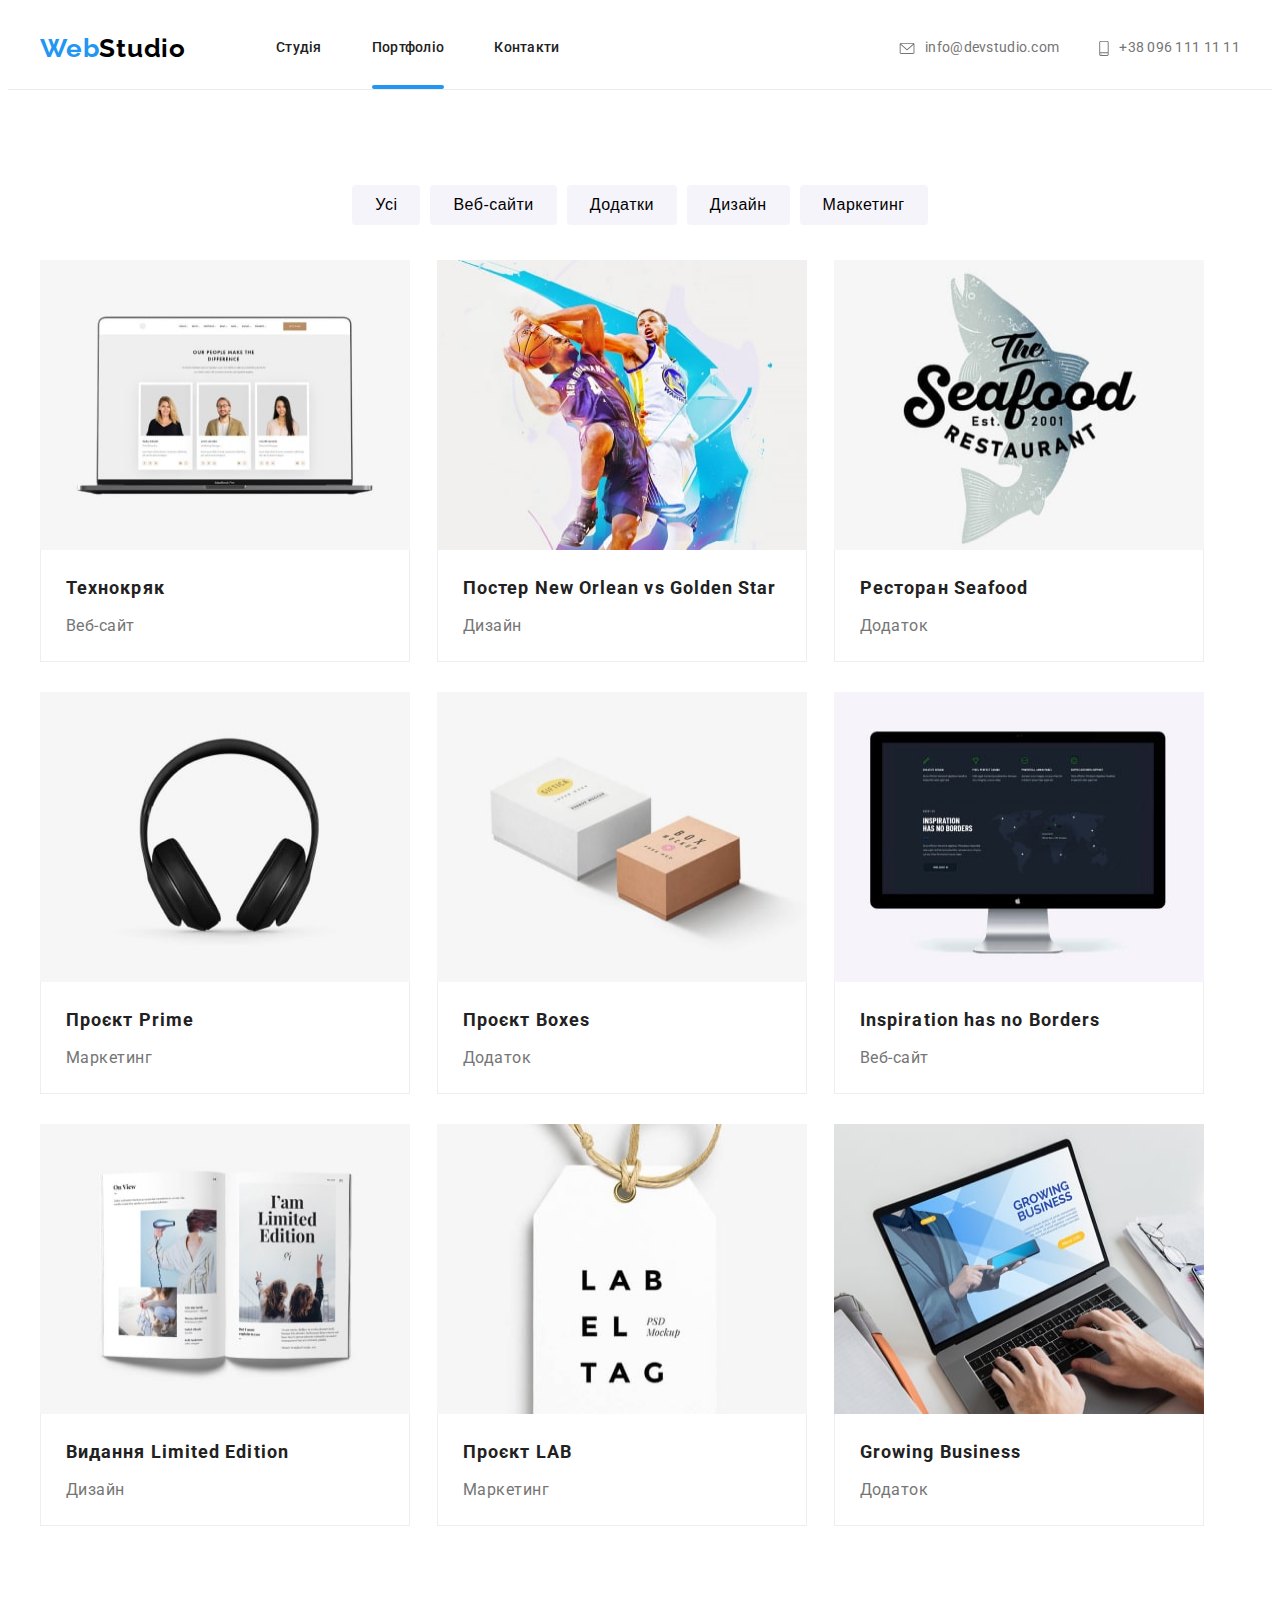
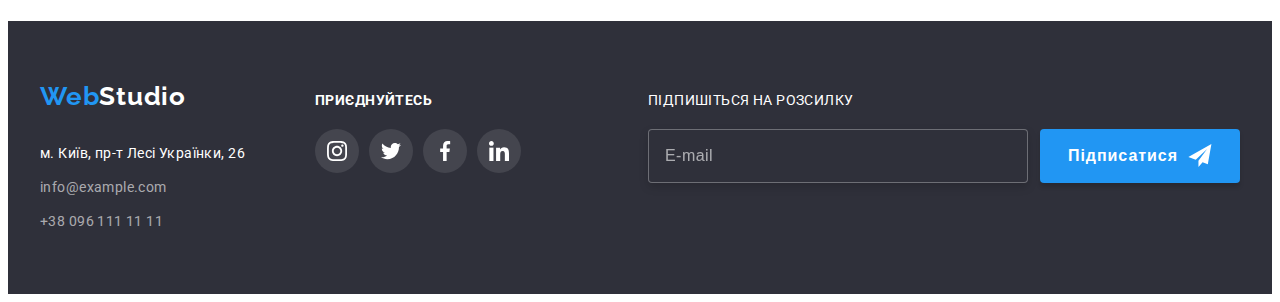
==== portfolio.html @ 6f422bd7 "homework-7.2." ====
<!DOCTYPE html>
<html lang="en">
<head>
    <meta charset="UTF-8">
    <meta http-equiv="X-UA-Compatible" content="IE=edge">
    <meta name="viewport" content="width=device-width, initial-scale=1.0">
    <title>Portfolio</title>
    <link rel="preconnect" href="https://fonts.googleapis.com"> 
<link rel="preconnect" href="https://fonts.gstatic.com" crossorigin> 
<link href="https://fonts.googleapis.com/css2?family=Raleway:wght@700&family=Roboto:wght@400;500;700;900&display=swap" rel="stylesheet">
<link rel="stylesheet" href="https://cdnjs.cloudflare.com/ajax/libs/modern-normalize/1.1.0/modern-normalize.min.css" integrity="sha512-wpPYUAdjBVSE4KJnH1VR1HeZfpl1ub8YT/NKx4PuQ5NmX2tKuGu6U/JRp5y+Y8XG2tV+wKQpNHVUX03MfMFn9Q==" crossorigin="anonymous" referrerpolicy="no-referrer" />
<link rel="stylesheet" href="./css.portfolio/style.css">
<link rel="stylesheet" href="./css.portfolio/style.css">
</head>
<body>
    <header class="header">
        <div class="container main-nav">
        <a href="./portfolio.html" class="header-logo link"><span>Web</span>Studio</a>
<nav class="header-nav">
    <ul class="header-list list">
        <li class="nav-item"><a href="../index.html" target="_self" class="header-link link">Студія</a> </li>
        <li class="nav-item"><a href="./portfolio.html" target="_self" class="header-link link active">Портфоліо</a></li>
        <li class="nav-item"><a href="" class="header-link link">Контакти</a></li>
    </ul>
</nav>
    <ul class="header-contact list">
        <li class="nav-item"><a href="mailto:info@devstudio.com" target="_blank" rel="noopener noreferrer nofollow" class="header-contacts link"><svg width="16" height="12" class="icon-envelope"><use href="./img/icons.svg#icon-envelope-hover"></use></svg>info@devstudio.com</a></li>
        <li class="nav-item"><a href="tel:+380961111111" class="header-contacts link"><svg width="10" height="16" class="icon-smartphone"><use href="./img/icons.svg#icon-smartphone"></use></svg>+38 096 111 11 11</a></li>
    </ul>
       </div>
    </header>
<main>
    <section class="our-works">
        <div class="container works-container">
        <h1 class="visually-hidden">Наші направлення</h1>
    <ul class="work-list list">
    <li class="btn-works"><button type="button" class="our-btn btn">Усі</button></li> 
    <li class="btn-works"><button type="button" class="our-btn btn">Веб-сайти</button></li> 
    <li class="btn-works"><button type="button" class="our-btn btn">Додатки</button></li> 
    <li class="btn-works"><button type="button" class="our-btn btn">Дизайн</button></li>  
    <li class="btn-works"><button type="button" class="our-btn btn">Маркетинг</button></li>  
    </ul>
    </section>
        </div>

    <section class="portfolio">
    <div class="container portfolio-container">

<ul class="portfolio-list list">
    <li class="portfolio-name">
        <div class="img-thumb"><img class="overlay" src="img.portfolio/img1.jpg" alt="portfolio imege" width="370" height="290">
            <p class="img-text">Ресурс пропонує комплексні пропозиції з різним рівнем функціоналу та сервісів. Все це дозволить відвідувачу отримати вичерпні відомості про компанію чи приватну особу.</p></div>
        
        <div class="border"><h3 class="portfolio-title title">Технокряк</h3>
        <p class="portfolio-items items">Веб-сайт</p></div>
    </li>
    <li class="portfolio-name">
        <div class="img-thumb"><img src="img.portfolio/img2.jpg" alt="portfolio imege" width="370" height="290">
            <p class="img-text">Ресурс пропонує комплексні пропозиції з різним рівнем функціоналу та сервісів. Все це дозволить відвідувачу отримати вичерпні відомості про компанію чи приватну особу.</p></div>
        
        <div class="border"><h3 class="portfolio-title title">Постер New Orlean vs Golden Star</h3>
        <p class="portfolio-items items">Дизайн</p></div>
    </li>
    <li class="portfolio-name">
        <div class="img-thumb"><img src="img.portfolio/img3.jpg" alt="portfolio imege" width="370" height="290">
            <p class="img-text">Ресурс пропонує комплексні пропозиції з різним рівнем функціоналу та сервісів. Все це дозволить відвідувачу отримати вичерпні відомості про компанію чи приватну особу.</p></div>
        
        <div class="border"><h3 class="portfolio-title title">Ресторан Seafood</h3>
        <p class="portfolio-items items">Додаток</p></div>
    </li>
</ul>
 <ul class="portfolio-list list">
            <li class="portfolio-name">
                <div class="img-thumb"><img src="img.portfolio/img4.jpg" alt="portfolio imege" width="370" height="290">
                    <p class="img-text">Ресурс пропонує комплексні пропозиції з різним рівнем функціоналу та сервісів. Все це дозволить відвідувачу отримати вичерпні відомості про компанію чи приватну особу.</p></div>
                
                <div class="border"><h3 class="portfolio-title title">Проєкт Prime</h3>
                <p class="portfolio-items items">Маркетинг</p></div>
            </li>
            <li class="portfolio-name">
                <div class="img-thumb"><img src="img.portfolio/img5.jpg" alt="portfolio imege" width="370" height="290">
                    <p class="img-text">Ресурс пропонує комплексні пропозиції з різним рівнем функціоналу та сервісів. Все це дозволить відвідувачу отримати вичерпні відомості про компанію чи приватну особу.</p></div>
                
                <div class="border"><h3 class="portfolio-title title">Проєкт Boxes</h3>
                <p class="portfolio-items items">Додаток</p></div>
            </li>
            <li class="portfolio-name">
                <div class="img-thumb"><img src="img.portfolio/img6.jpg" alt="portfolio imege" width="370" height="290">
                    <p class="img-text">Ресурс пропонує комплексні пропозиції з різним рівнем функціоналу та сервісів. Все це дозволить відвідувачу отримати вичерпні відомості про компанію чи приватну особу.</p></div>
                
                <div class="border"><h3 class="portfolio-title title">Inspiration has no Borders</h3>
                <p class="portfolio-items items">Веб-сайт</p></div>
            </li>
</ul>
 <ul class="portfolio-list list">
            <li class="portfolio-name">
                <div class="img-thumb"><img src="img.portfolio/img7.jpg" alt="portfolio imege" width="370" height="290">
                    <p class="img-text">Ресурс пропонує комплексні пропозиції з різним рівнем функціоналу та сервісів. Все це дозволить відвідувачу отримати вичерпні відомості про компанію чи приватну особу.</p></div>
                
                <div class="border"><h3 class="portfolio-title title">Видання Limited Edition</h2>
                <p class="portfolio-items items">Дизайн</p></div>
            </li>
            <li class="portfolio-name">
                <div class="img-thumb"><img src="img.portfolio/img8.jpg" alt="portfolio imege" width="370" height="290">
                    <p class="img-text">Ресурс пропонує комплексні пропозиції з різним рівнем функціоналу та сервісів. Все це дозволить відвідувачу отримати вичерпні відомості про компанію чи приватну особу.</p></div>
                
                <div class="border"><h3 class="portfolio-title title">Проєкт LAB</h2>
                <p class="portfolio-items items">Маркетинг</p></div>
            </li>
            <li class="portfolio-name">
                <div class="img-thumb"><img src="img.portfolio/img9.jpg" alt="portfolio imege" width="370" height="290">
                    <p class="img-text">Ресурс пропонує комплексні пропозиції з різним рівнем функціоналу та сервісів. Все це дозволить відвідувачу отримати вичерпні відомості про компанію чи приватну особу.</p></div>
                
                <div class="border"><h3 class="portfolio-title title">Growing Business</h2>
                <p class="portfolio-items items">Додаток</p></div>
            </li>
 </ul>

   </div>
    </section>
</main>

<footer class="footer">
    <div class="container footer-containner">
        
        <address class="address">
            <ul class="address-list list">
                <li><a href="" class="footer-logo link"><span>Web</span>Studio</a></li>
                <li class="footer-contact"><a href="https://goo.gl/maps/3XAyXu9jAVE562DP9" target="_blank" rel="noopener noreferrer nofolow" class="footer-item link  address-contact">м. Київ, пр-т Лесі Українки, 26</a></li>
                <li class="footer-contact"><a href="mailto:info@example.com" class="footer-item link">info@example.com</a></li>
                <li class="footer-contact"><a href="tel:+380961111111" class="footer-item link">+38 096 111 11 11</a></li>
            </ul>
            <ul class="footer-soc list">
                <li><p class="footer-title title">приєднуйтесь</p></li>
                
                <li class="footer-soc-items"><a href="#" class="footer-soc-link link"> <svg width="20" height="20" class="footer-soc-icons">
                    <use href="./img/icons.svg#icon-instagram"></use>
                </svg></a></li>
                <li class="footer-soc-items"><a href="#" class="footer-soc-link link"> <svg width="20" height="20" class="footer-soc-icons">
                    <use href="./img/icons.svg#icon-twitter"></use>
                </svg></a></li>
                <li class="footer-soc-items"><a href="#" class="footer-soc-link link"> <svg width="20" height="20" class="footer-soc-icons">
                    <use href="./img/icons.svg#icon-facebook"></use>
                </svg></a></li>
                <li class="footer-soc-items"><a href="#" class="footer-soc-link link"> <svg width="20" height="20" class="footer-soc-icons">
                    <use href="./img/icons.svg#icon-linkedin"></use>
                </svg></a></li>
            </ul>
        </address>
        <fotm class="footer-form-join list">
            <div class="footer-label"><label for="email" class="footer-form-text">Підпишіться на розсилку</label></div>
            <div class="footer-input-btn"><input type="email" name="email" id="email" class="footer-form-input" placeholder="E-mail">
            <button type="submit" class="footer-btn">Підписатися <svg width="24" height="24" class="icon-send"><use href="../portfolio/img/icons.svg#icon-send"></use></svg></button></div>
        </fotm>
    </div>
</footer>

    
</body>
</html>
---- css.portfolio/style.css ----
:root{
    --accent-color: #2196F3;
}

body{
    font-family: 'roboto', 'relewey', sans-serif;
    color: #212121;
    background-color: #FFFFFF;
}

p, h1, h2, h3 {
    margin: 0;
}

ul {
    margin: 0;
    padding-left: 0;
}

img {
    display: block;
}


/* --------------UNIVERSAL CLASSES------------ */

.container {
    width: 1200px;
    padding: 0 15px;
    margin-left: auto;
    margin-right: auto;
    /* outline: 2px solid tomato; */
}

.link{
    text-decoration: none;
}

.list{
    list-style: none;
}

.btn {
display: inline-block;
padding: 6px 22px;
text-align: center;
cursor: pointer;
border: 1px solid transparent;
background: #F5F4FA;
border-radius: 4px;

font-weight: 500;
font-size: 16px;
line-height: 1.62;
letter-spacing: 0.03em;

transition-property: background-color, color, box-shadow, border-radius;
transition-duration: 250ms;
transition-timing-function: linear;


}

.btn:hover,
.btn:focus {
    background-color: #2196F3;
    color: #FFFFFF;
    box-shadow: 0px 3px 1px rgba(0, 0, 0, 0.1), 0px 1px 2px rgba(0, 0, 0, 0.08), 0px 2px 2px rgba(0, 0, 0, 0.12);
    border-radius: 4px;
}

.visually-hidden {
    position: absolute;
    width: 1px;
    height: 1px;
    margin: -1px;
    border: 0;
    padding: 0;
    white-space: nowrap;
    overflow: hidden;
}

.title{
font-weight: 700;
font-size: 18px;
line-height: 2;
letter-spacing: 0.06em;
}

.items{
font-size: 16px;
line-height: 1.88;
letter-spacing: 0.03em;
color: #757575;
}

/* --------------HEADER------------ */

.header {
    background-color: #FFFFFF;
    border-bottom: 1px solid #ECECEC;
}

.main-nav{
    display: flex;
    align-items: center;
}

.header-logo {
        padding: 25px 0;
        margin-right: 90px;
        display: block;

        font-family: 'Raleway';
        font-style: normal;
        font-weight: 700;
        font-size: 26px;
        line-height: 1.19;
        letter-spacing: 0.03em;
        color: #000000;
        }

        .header-logo > span {
            color: #2196F3;
            }

        .header-list{
            display: flex;
            
        }

        .header-list .nav-item:not(:last-child) {
            margin-right: 50px;
        }
        
        .header-link:hover,
        .header-link:focus,
        .header-link:active{
            color: var(--accent-color);
        }

        .active:visited{
            color: var(--accent-color);
        }

        .header-link {
            position: relative;
            display: block;
            padding-top: 32px;
            padding-bottom: 33px;

            transition-property: color;
            transition-duration: 250ms;
            transition-timing-function: linear;


            font-style: normal;
            font-weight: 500;
            font-size: 14px;
            line-height: 1.14;
            letter-spacing: 0.02em;
            color: #212121;
        }

        .active::after{
            position: absolute;
            left: 0;
            bottom: 0;
            content: '';
            display: block;
            height: 4px;
            width: 100%;
            background-color: var(--accent-color);
            border-radius: 2px;
        }
 
        .header-contact{
            margin-left: auto;
            display: flex;
        }

        .header-contacts {
            display: flex;
            align-items: center;
        padding-top: 30px;
        padding-bottom: 30px;

        font-size: 14px;
        line-height: 1.14;
        letter-spacing: 0.02em;
        color: #757575;
        transition-property: color;
        transition-duration: 250ms;
        transition-timing-function: linear;
        }

        .header-contact .nav-item:not(:last-child){
            margin-right: 40px;
        }
        
        .header-contacts:hover,
        .header-contacts:focus{
            color: #2196F3
        }

        .icon-envelope{
  
            margin-right: 10px;
            fill: currentColor;
        }
        .icon-envelope:hover,
        .icon-envelope:focus{
            fill: currentColor;
        }
        
        .icon-smartphone{
            margin-right: 10px;
            fill: currentColor;
        }
        .icon-smartphone:hover,
        .icon-smartphone:focus{
            fill: currentColor;
        }

/* --------------OUR-WORKS------------ */



.works-container {
    margin-top: 95px;
}

.work-list {
    display: flex;
    justify-content: center;
    
}

.work-list .btn-works:not(:last-child) {
    margin-right: 10px;
}



/* --------------PORTFOLIO------------ */



.portfolio-container{
    padding-top: 35px;
    padding-bottom: 95px;
}



.portfolio-list {
    display: flex;
    flex-wrap: wrap;
}

.portfolio-list .portfolio-name:not(:last-child){
    margin-right: 27px;
}


.portfolio-name{
    
    background-color: #FFFFFF;

    transition-property: border, box-shadow;
    transition-duration: 250ms;
    transition-timing-function: linear;

}

.portfolio-name > .border
{
    padding-top: 20px;
    border-bottom: 1px solid #EEEEEE;
    border-left: 1px solid #EEEEEE;
    border-right: 1px solid #EEEEEE;
    
}

.portfolio-name:hover,
.portfolio-name:focus{
border: 1px solid #EEEEEE;
box-shadow: 0px 1px 1px rgba(0, 0, 0, 0.12), 0px 4px 4px rgba(0, 0, 0, 0.06), 1px 4px 6px rgba(0, 0, 0, 0.16);
}




.portfolio-list:not(:last-child) {
    margin-bottom: 30px;
}

.img-thumb{
    position: relative;
    overflow: hidden;
}

.img-text{
    position: absolute;
    top: 0;
    height: 100%;
    width: 100%;
    font-weight: 400;
font-size: 18px;
line-height: 1.56;
letter-spacing: 0.03em;
color: #FFFFFF;
background-color: rgba(33, 150, 243, 0.9);
padding: 63px 24px;

transform: translateY(100%);
transition-property: transform;
transition-duration: 250ms;
transition-timing-function: linear;
}

.img-thumb:hover .img-text{
    transform: translateY(0%);
}


.portfolio-title{
    display: flex;
    margin-left: 25px;
    margin-right: auto;
    margin-bottom: 5px;
}
.portfolio-items{
    display: flex;
    margin-left: 25px;
    margin-right: auto;
    margin-bottom: 20px;

}


/* --------------FOOTER------------ */


.footer{
    background-color: #2F303A;
    
}

.footer-containner{
    padding-top: 60px;
    padding-bottom: 60px;
    display: flex;
    align-items: baseline;
}

.address{
    display: flex;
    align-items: baseline;
}

.address-list{
    margin-right: 70px;
}

.footer-logo {
display: block;
margin-bottom: 30px;


font-family: 'Raleway';
font-style: normal;
font-weight: 700;
font-size: 26px;
line-height: 1.19;
letter-spacing: 0.03em;
color: #FFFFFF;
}

.footer-logo > span {
color: #2196F3;
}

 .footer-item {
    
        font-style: normal;
        font-size: 14px;
        line-height: 1.71;
        letter-spacing: 0.03em;
        color: rgba(255, 255, 255, 0.6);
    }

    .footer-contact:not(:last-child){
        margin-bottom: 10px;
    }

.address-contact {
        color: #FFFFFF;
        }

        .footer-soc{
            display: flex;
            flex-wrap: wrap;
            max-width: 206px;
        }
        
        .footer-title{
        min-width: 206px;
        margin-bottom: 20px;
        
        font-style: normal;
        font-size: 14px;
        line-height: 1.14;
        letter-spacing: 0.03em;
        text-transform: uppercase;
        color: #FFFFFF;
        
        }
        
        
        .footer-soc-items{
        
        text-align: center;
            width: 44px;
            height: 44px;
            
        }
        
        .footer-soc-items:not(:last-child){
            margin-right: 10px;
        }
        
        .footer-soc-link {
            width: 100%;
            height: 100%;
            display: flex;
            justify-content: center;
            align-items: center;
            border-radius: 50%;
            background-color: rgba(255, 255, 255, 0.1);;
            color: #FFFFFF;
            transition-property: background-color;
            transition-duration: 250ms;
            transition-timing-function: linear;
            
        }
        
        .footer-soc-link:hover {
            background-color: #2196F3;
        }
        .footer-soc-icons {
            fill: currentColor;
        }


        .footer-form-join{
            margin-left: auto;
            margin-right: 0;
            
        }

        
        .footer-form-text {
            
            font-size: 14px;
            line-height: 16px;
            letter-spacing: 0.03em;
            text-transform: uppercase;
            color: #FFFFFF;
        }
        
        .footer-input-btn{
            display: flex;
        }
        
        .footer-form-input {
            width: 360px;
            height: 50px;
            border: 1px solid rgba(255, 255, 255, 0.3);
        filter: drop-shadow(0px 4px 4px rgba(0, 0, 0, 0.15));
        border-radius: 4px;
        background-color: #2F303A;
        padding-left: 16px;
        color: #FFFFFF;
        margin-right: 12px;
        transition-property: border-color;
        transition-duration: 250ms;
        transition-timing-function: linear;
        }
        
        .footer-form-input:hover,
        .footer-form-input:focus{
            outline: transparent;
            border-color: var(--accent-color);
        }
        
        
        
        .footer-form-input::placeholder{
            font-weight: 400;
            font-size: 16px;
            line-height: 1.25;
            display: flex;
            align-items: center;
            letter-spacing: 0.03em;
            color: rgba(255, 255, 255, 0.6);
            }
        
        .footer-label{
            margin-bottom: 20px;
        }
        
        .footer-btn {
            padding: 10px 28px 10px 28px;
            background-color: var(--accent-color);
            box-shadow: 0px 4px 4px rgba(0, 0, 0, 0.15);
        border-radius: 4px;
        border: transparent;
        cursor: pointer;
        
            font-weight: 700;
        font-size: 16px;
        line-height: 1.88;
        display: flex;
        align-items: center;
        text-align: center;
        letter-spacing: 0.06em;
        color: #FFFFFF;
        
        }
        
        .icon-send {
            margin-left: 10px;
            height: 24px;
            width: 24px;
            fill: #FFFFFF;
        }
---- css.portfolio/style.css ----
:root{
    --accent-color: #2196F3;
}

body{
    font-family: 'roboto', 'relewey', sans-serif;
    color: #212121;
    background-color: #FFFFFF;
}

p, h1, h2, h3 {
    margin: 0;
}

ul {
    margin: 0;
    padding-left: 0;
}

img {
    display: block;
}


/* --------------UNIVERSAL CLASSES------------ */

.container {
    width: 1200px;
    padding: 0 15px;
    margin-left: auto;
    margin-right: auto;
    /* outline: 2px solid tomato; */
}

.link{
    text-decoration: none;
}

.list{
    list-style: none;
}

.btn {
display: inline-block;
padding: 6px 22px;
text-align: center;
cursor: pointer;
border: 1px solid transparent;
background: #F5F4FA;
border-radius: 4px;

font-weight: 500;
font-size: 16px;
line-height: 1.62;
letter-spacing: 0.03em;

transition-property: background-color, color, box-shadow, border-radius;
transition-duration: 250ms;
transition-timing-function: linear;


}

.btn:hover,
.btn:focus {
    background-color: #2196F3;
    color: #FFFFFF;
    box-shadow: 0px 3px 1px rgba(0, 0, 0, 0.1), 0px 1px 2px rgba(0, 0, 0, 0.08), 0px 2px 2px rgba(0, 0, 0, 0.12);
    border-radius: 4px;
}

.visually-hidden {
    position: absolute;
    width: 1px;
    height: 1px;
    margin: -1px;
    border: 0;
    padding: 0;
    white-space: nowrap;
    overflow: hidden;
}

.title{
font-weight: 700;
font-size: 18px;
line-height: 2;
letter-spacing: 0.06em;
}

.items{
font-size: 16px;
line-height: 1.88;
letter-spacing: 0.03em;
color: #757575;
}

/* --------------HEADER------------ */

.header {
    background-color: #FFFFFF;
    border-bottom: 1px solid #ECECEC;
}

.main-nav{
    display: flex;
    align-items: center;
}

.header-logo {
        padding: 25px 0;
        margin-right: 90px;
        display: block;

        font-family: 'Raleway';
        font-style: normal;
        font-weight: 700;
        font-size: 26px;
        line-height: 1.19;
        letter-spacing: 0.03em;
        color: #000000;
        }

        .header-logo > span {
            color: #2196F3;
            }

        .header-list{
            display: flex;
            
        }

        .header-list .nav-item:not(:last-child) {
            margin-right: 50px;
        }
        
        .header-link:hover,
        .header-link:focus,
        .header-link:active{
            color: var(--accent-color);
        }

        .active:visited{
            color: var(--accent-color);
        }

        .header-link {
            position: relative;
            display: block;
            padding-top: 32px;
            padding-bottom: 33px;

            transition-property: color;
            transition-duration: 250ms;
            transition-timing-function: linear;


            font-style: normal;
            font-weight: 500;
            font-size: 14px;
            line-height: 1.14;
            letter-spacing: 0.02em;
            color: #212121;
        }

        .active::after{
            position: absolute;
            left: 0;
            bottom: 0;
            content: '';
            display: block;
            height: 4px;
            width: 100%;
            background-color: var(--accent-color);
            border-radius: 2px;
        }
 
        .header-contact{
            margin-left: auto;
            display: flex;
        }

        .header-contacts {
            display: flex;
            align-items: center;
        padding-top: 30px;
        padding-bottom: 30px;

        font-size: 14px;
        line-height: 1.14;
        letter-spacing: 0.02em;
        color: #757575;
        transition-property: color;
        transition-duration: 250ms;
        transition-timing-function: linear;
        }

        .header-contact .nav-item:not(:last-child){
            margin-right: 40px;
        }
        
        .header-contacts:hover,
        .header-contacts:focus{
            color: #2196F3
        }

        .icon-envelope{
  
            margin-right: 10px;
            fill: currentColor;
        }
        .icon-envelope:hover,
        .icon-envelope:focus{
            fill: currentColor;
        }
        
        .icon-smartphone{
            margin-right: 10px;
            fill: currentColor;
        }
        .icon-smartphone:hover,
        .icon-smartphone:focus{
            fill: currentColor;
        }

/* --------------OUR-WORKS------------ */



.works-container {
    margin-top: 95px;
}

.work-list {
    display: flex;
    justify-content: center;
    
}

.work-list .btn-works:not(:last-child) {
    margin-right: 10px;
}



/* --------------PORTFOLIO------------ */



.portfolio-container{
    padding-top: 35px;
    padding-bottom: 95px;
}



.portfolio-list {
    display: flex;
    flex-wrap: wrap;
}

.portfolio-list .portfolio-name:not(:last-child){
    margin-right: 27px;
}


.portfolio-name{
    
    background-color: #FFFFFF;

    transition-property: border, box-shadow;
    transition-duration: 250ms;
    transition-timing-function: linear;

}

.portfolio-name > .border
{
    padding-top: 20px;
    border-bottom: 1px solid #EEEEEE;
    border-left: 1px solid #EEEEEE;
    border-right: 1px solid #EEEEEE;
    
}

.portfolio-name:hover,
.portfolio-name:focus{
border: 1px solid #EEEEEE;
box-shadow: 0px 1px 1px rgba(0, 0, 0, 0.12), 0px 4px 4px rgba(0, 0, 0, 0.06), 1px 4px 6px rgba(0, 0, 0, 0.16);
}




.portfolio-list:not(:last-child) {
    margin-bottom: 30px;
}

.img-thumb{
    position: relative;
    overflow: hidden;
}

.img-text{
    position: absolute;
    top: 0;
    height: 100%;
    width: 100%;
    font-weight: 400;
font-size: 18px;
line-height: 1.56;
letter-spacing: 0.03em;
color: #FFFFFF;
background-color: rgba(33, 150, 243, 0.9);
padding: 63px 24px;

transform: translateY(100%);
transition-property: transform;
transition-duration: 250ms;
transition-timing-function: linear;
}

.img-thumb:hover .img-text{
    transform: translateY(0%);
}


.portfolio-title{
    display: flex;
    margin-left: 25px;
    margin-right: auto;
    margin-bottom: 5px;
}
.portfolio-items{
    display: flex;
    margin-left: 25px;
    margin-right: auto;
    margin-bottom: 20px;

}


/* --------------FOOTER------------ */


.footer{
    background-color: #2F303A;
    
}

.footer-containner{
    padding-top: 60px;
    padding-bottom: 60px;
    display: flex;
    align-items: baseline;
}

.address{
    display: flex;
    align-items: baseline;
}

.address-list{
    margin-right: 70px;
}

.footer-logo {
display: block;
margin-bottom: 30px;


font-family: 'Raleway';
font-style: normal;
font-weight: 700;
font-size: 26px;
line-height: 1.19;
letter-spacing: 0.03em;
color: #FFFFFF;
}

.footer-logo > span {
color: #2196F3;
}

 .footer-item {
    
        font-style: normal;
        font-size: 14px;
        line-height: 1.71;
        letter-spacing: 0.03em;
        color: rgba(255, 255, 255, 0.6);
    }

    .footer-contact:not(:last-child){
        margin-bottom: 10px;
    }

.address-contact {
        color: #FFFFFF;
        }

        .footer-soc{
            display: flex;
            flex-wrap: wrap;
            max-width: 206px;
        }
        
        .footer-title{
        min-width: 206px;
        margin-bottom: 20px;
        
        font-style: normal;
        font-size: 14px;
        line-height: 1.14;
        letter-spacing: 0.03em;
        text-transform: uppercase;
        color: #FFFFFF;
        
        }
        
        
        .footer-soc-items{
        
        text-align: center;
            width: 44px;
            height: 44px;
            
        }
        
        .footer-soc-items:not(:last-child){
            margin-right: 10px;
        }
        
        .footer-soc-link {
            width: 100%;
            height: 100%;
            display: flex;
            justify-content: center;
            align-items: center;
            border-radius: 50%;
            background-color: rgba(255, 255, 255, 0.1);;
            color: #FFFFFF;
            transition-property: background-color;
            transition-duration: 250ms;
            transition-timing-function: linear;
            
        }
        
        .footer-soc-link:hover {
            background-color: #2196F3;
        }
        .footer-soc-icons {
            fill: currentColor;
        }


        .footer-form-join{
            margin-left: auto;
            margin-right: 0;
            
        }

        
        .footer-form-text {
            
            font-size: 14px;
            line-height: 16px;
            letter-spacing: 0.03em;
            text-transform: uppercase;
            color: #FFFFFF;
        }
        
        .footer-input-btn{
            display: flex;
        }
        
        .footer-form-input {
            width: 360px;
            height: 50px;
            border: 1px solid rgba(255, 255, 255, 0.3);
        filter: drop-shadow(0px 4px 4px rgba(0, 0, 0, 0.15));
        border-radius: 4px;
        background-color: #2F303A;
        padding-left: 16px;
        color: #FFFFFF;
        margin-right: 12px;
        transition-property: border-color;
        transition-duration: 250ms;
        transition-timing-function: linear;
        }
        
        .footer-form-input:hover,
        .footer-form-input:focus{
            outline: transparent;
            border-color: var(--accent-color);
        }
        
        
        
        .footer-form-input::placeholder{
            font-weight: 400;
            font-size: 16px;
            line-height: 1.25;
            display: flex;
            align-items: center;
            letter-spacing: 0.03em;
            color: rgba(255, 255, 255, 0.6);
            }
        
        .footer-label{
            margin-bottom: 20px;
        }
        
        .footer-btn {
            padding: 10px 28px 10px 28px;
            background-color: var(--accent-color);
            box-shadow: 0px 4px 4px rgba(0, 0, 0, 0.15);
        border-radius: 4px;
        border: transparent;
        cursor: pointer;
        
            font-weight: 700;
        font-size: 16px;
        line-height: 1.88;
        display: flex;
        align-items: center;
        text-align: center;
        letter-spacing: 0.06em;
        color: #FFFFFF;
        
        }
        
        .icon-send {
            margin-left: 10px;
            height: 24px;
            width: 24px;
            fill: #FFFFFF;
        }
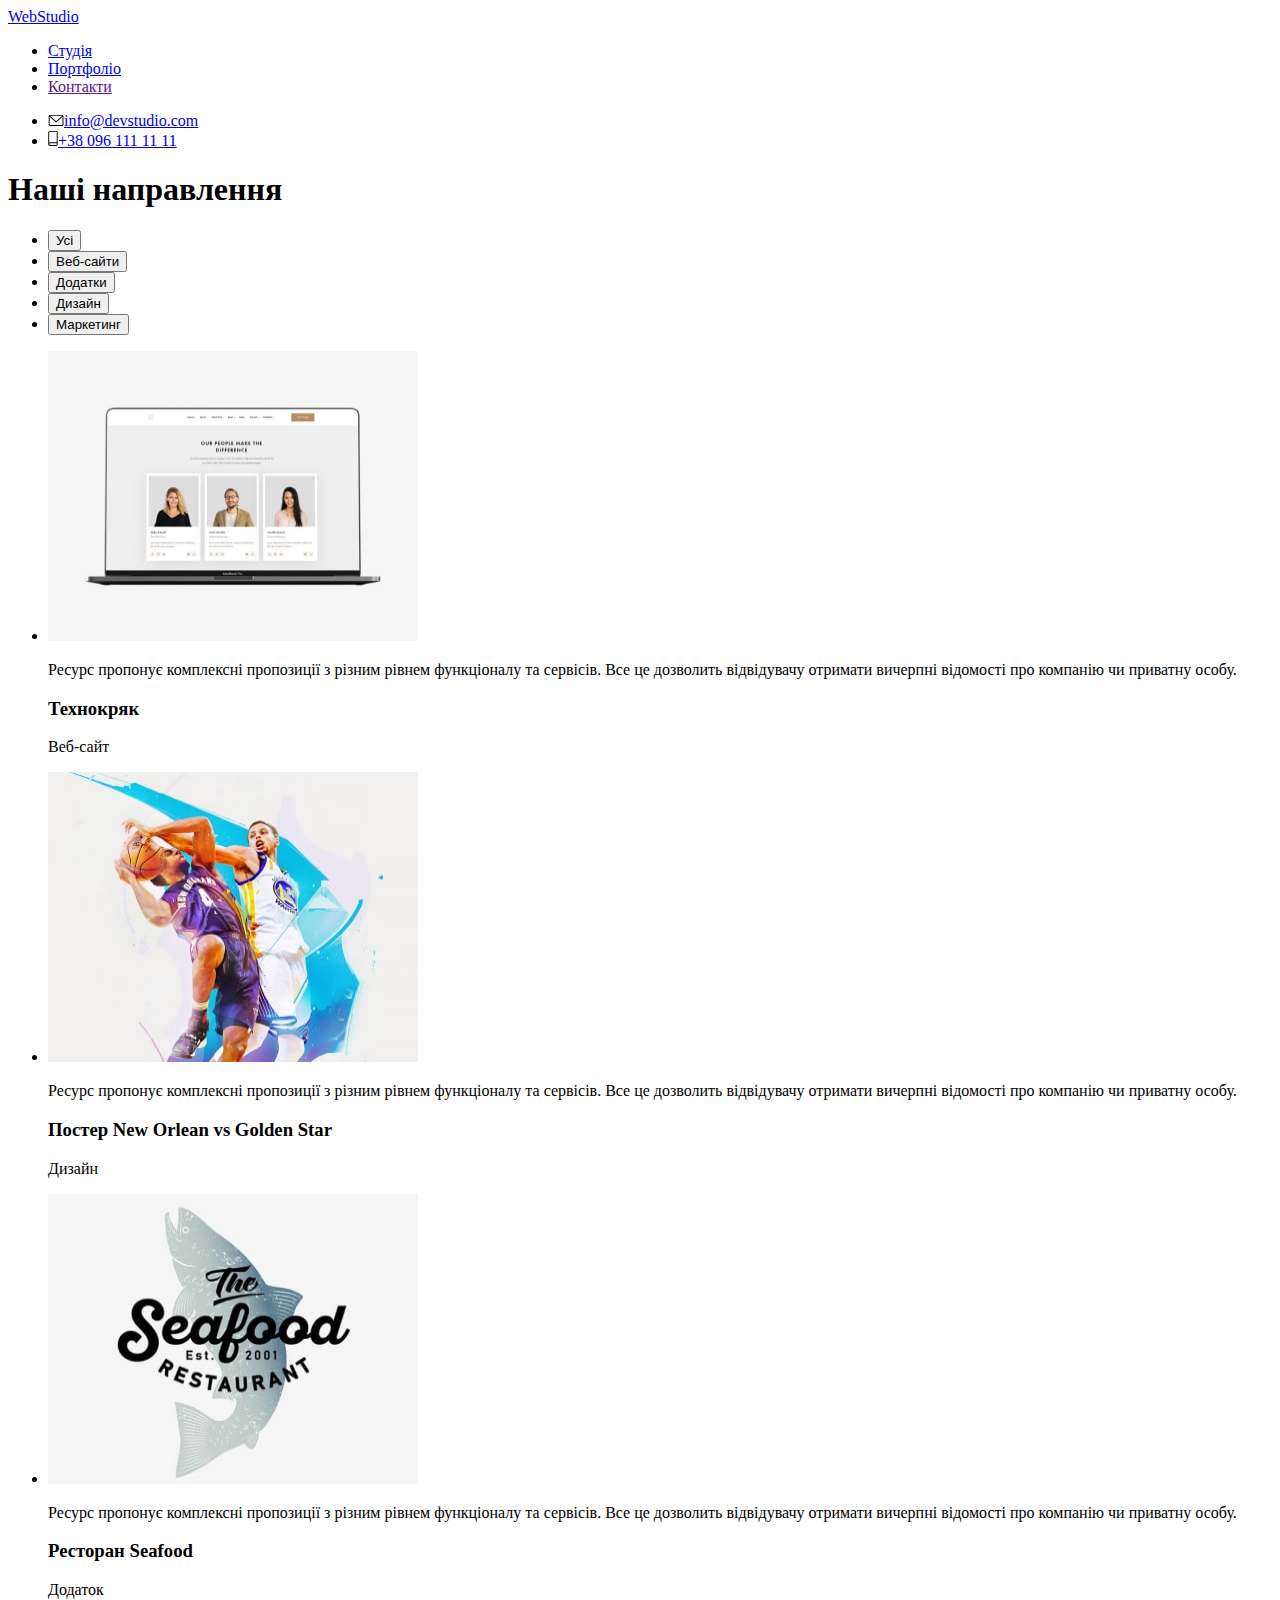
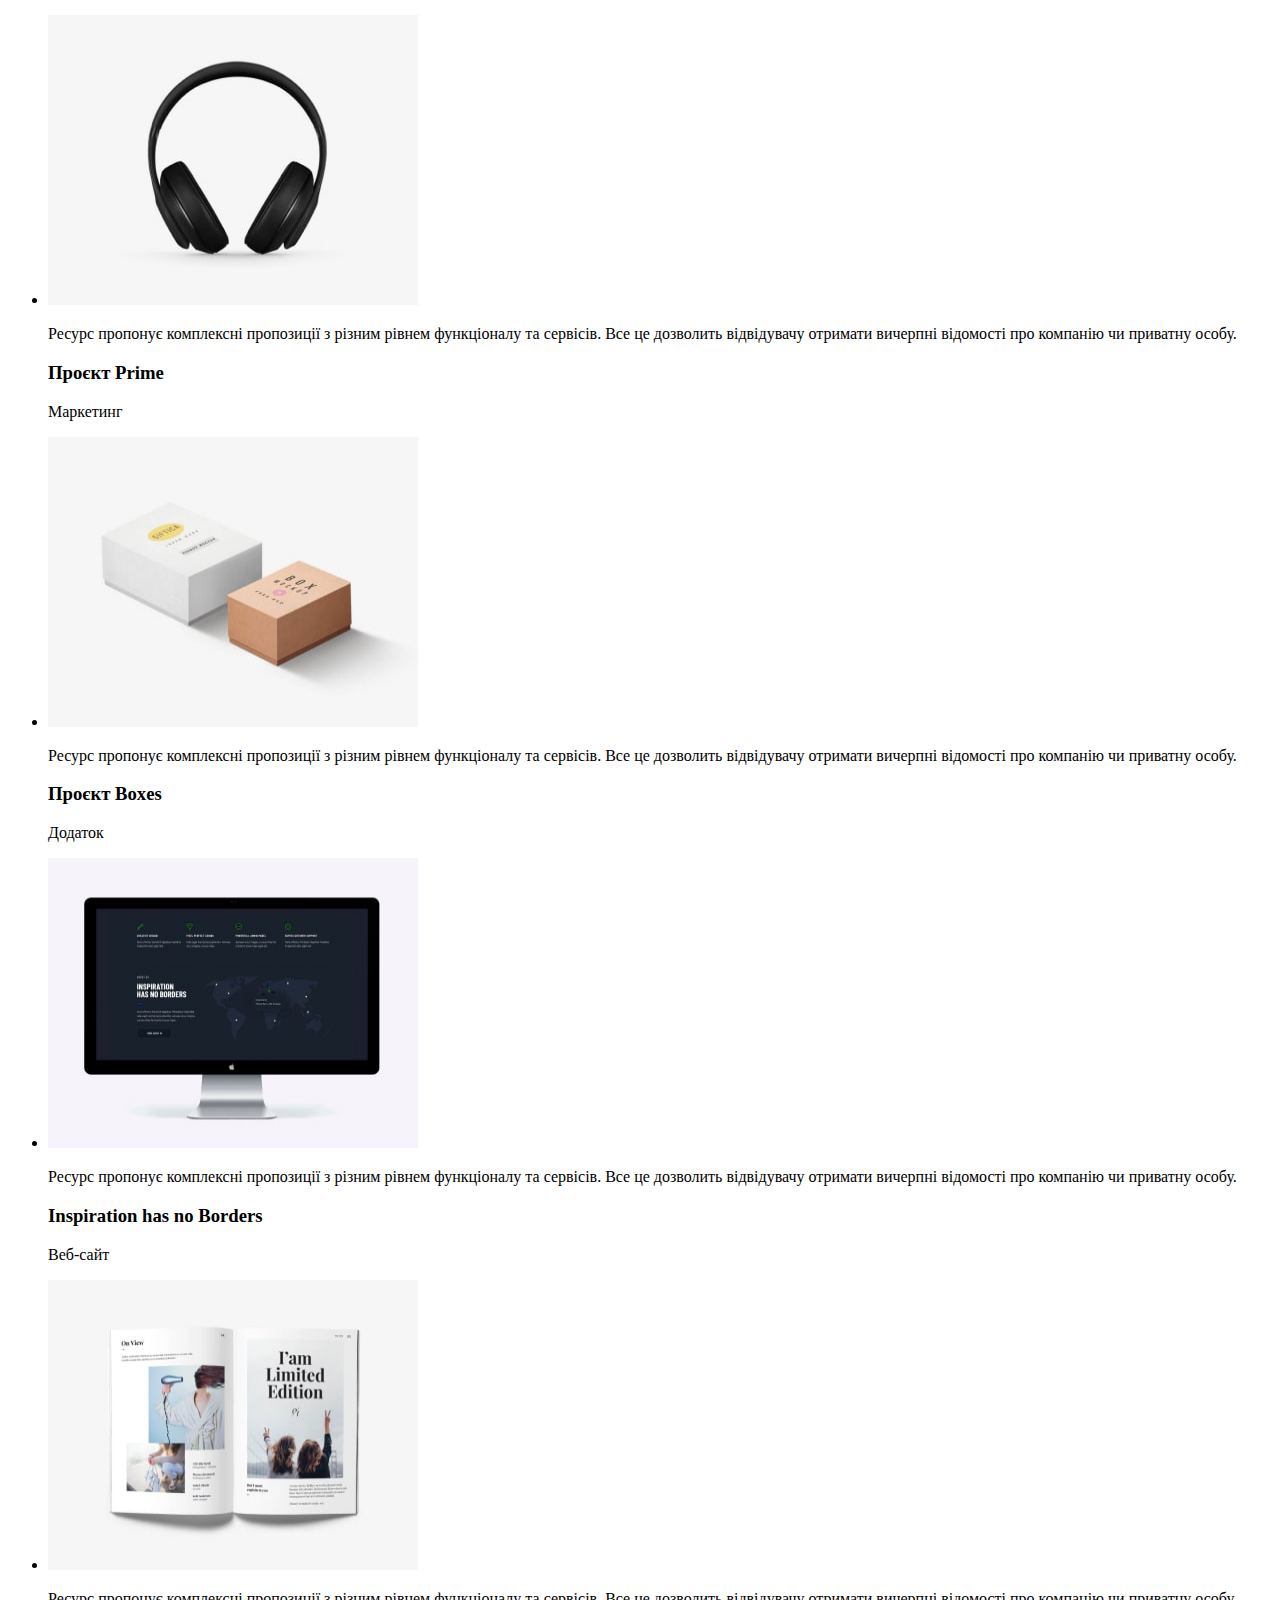
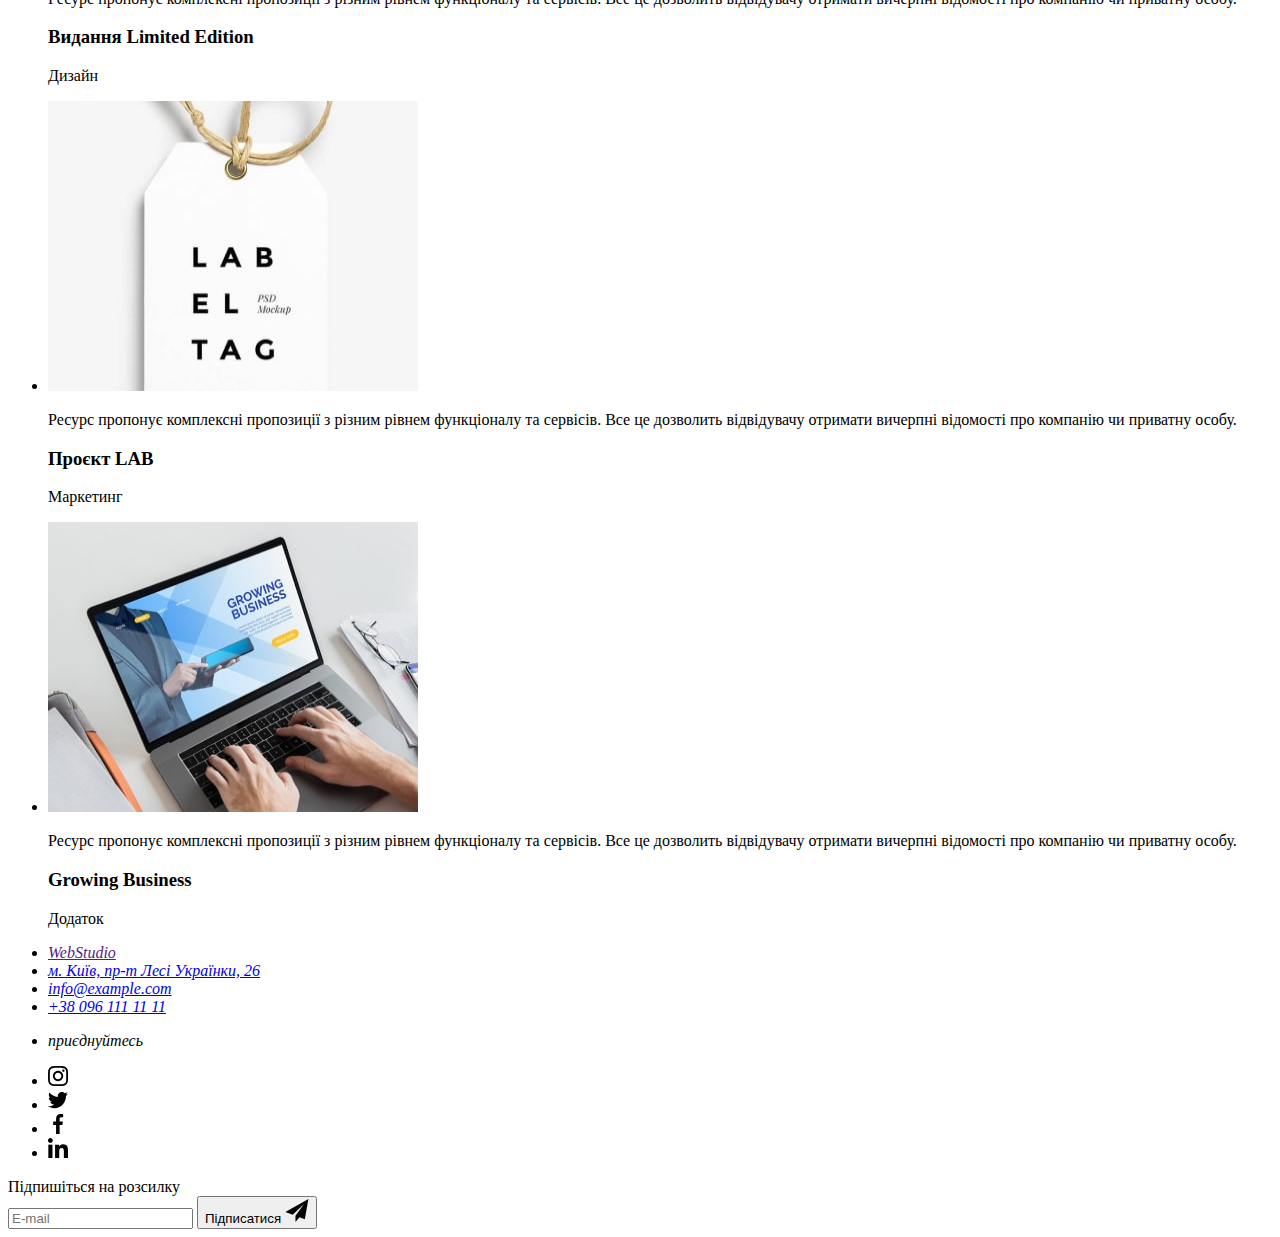
==== commit 24eafc15: "homework-7.3." ====
--- a/portfolio.html
+++ b/portfolio.html
@@ -9,8 +9,8 @@
 <link rel="preconnect" href="https://fonts.gstatic.com" crossorigin> 
 <link href="https://fonts.googleapis.com/css2?family=Raleway:wght@700&family=Roboto:wght@400;500;700;900&display=swap" rel="stylesheet">
 <link rel="stylesheet" href="https://cdnjs.cloudflare.com/ajax/libs/modern-normalize/1.1.0/modern-normalize.min.css" integrity="sha512-wpPYUAdjBVSE4KJnH1VR1HeZfpl1ub8YT/NKx4PuQ5NmX2tKuGu6U/JRp5y+Y8XG2tV+wKQpNHVUX03MfMFn9Q==" crossorigin="anonymous" referrerpolicy="no-referrer" />
-<link rel="stylesheet" href="./css.portfolio/style.css">
-<link rel="stylesheet" href="./css.portfolio/style.css">
+<!-- <link rel="stylesheet" href="./css.portfolio/style.css"> -->
+<link rel="stylesheet" href="./css.portfolio/portfolio.min.css">
 </head>
 <body>
     <header class="header">
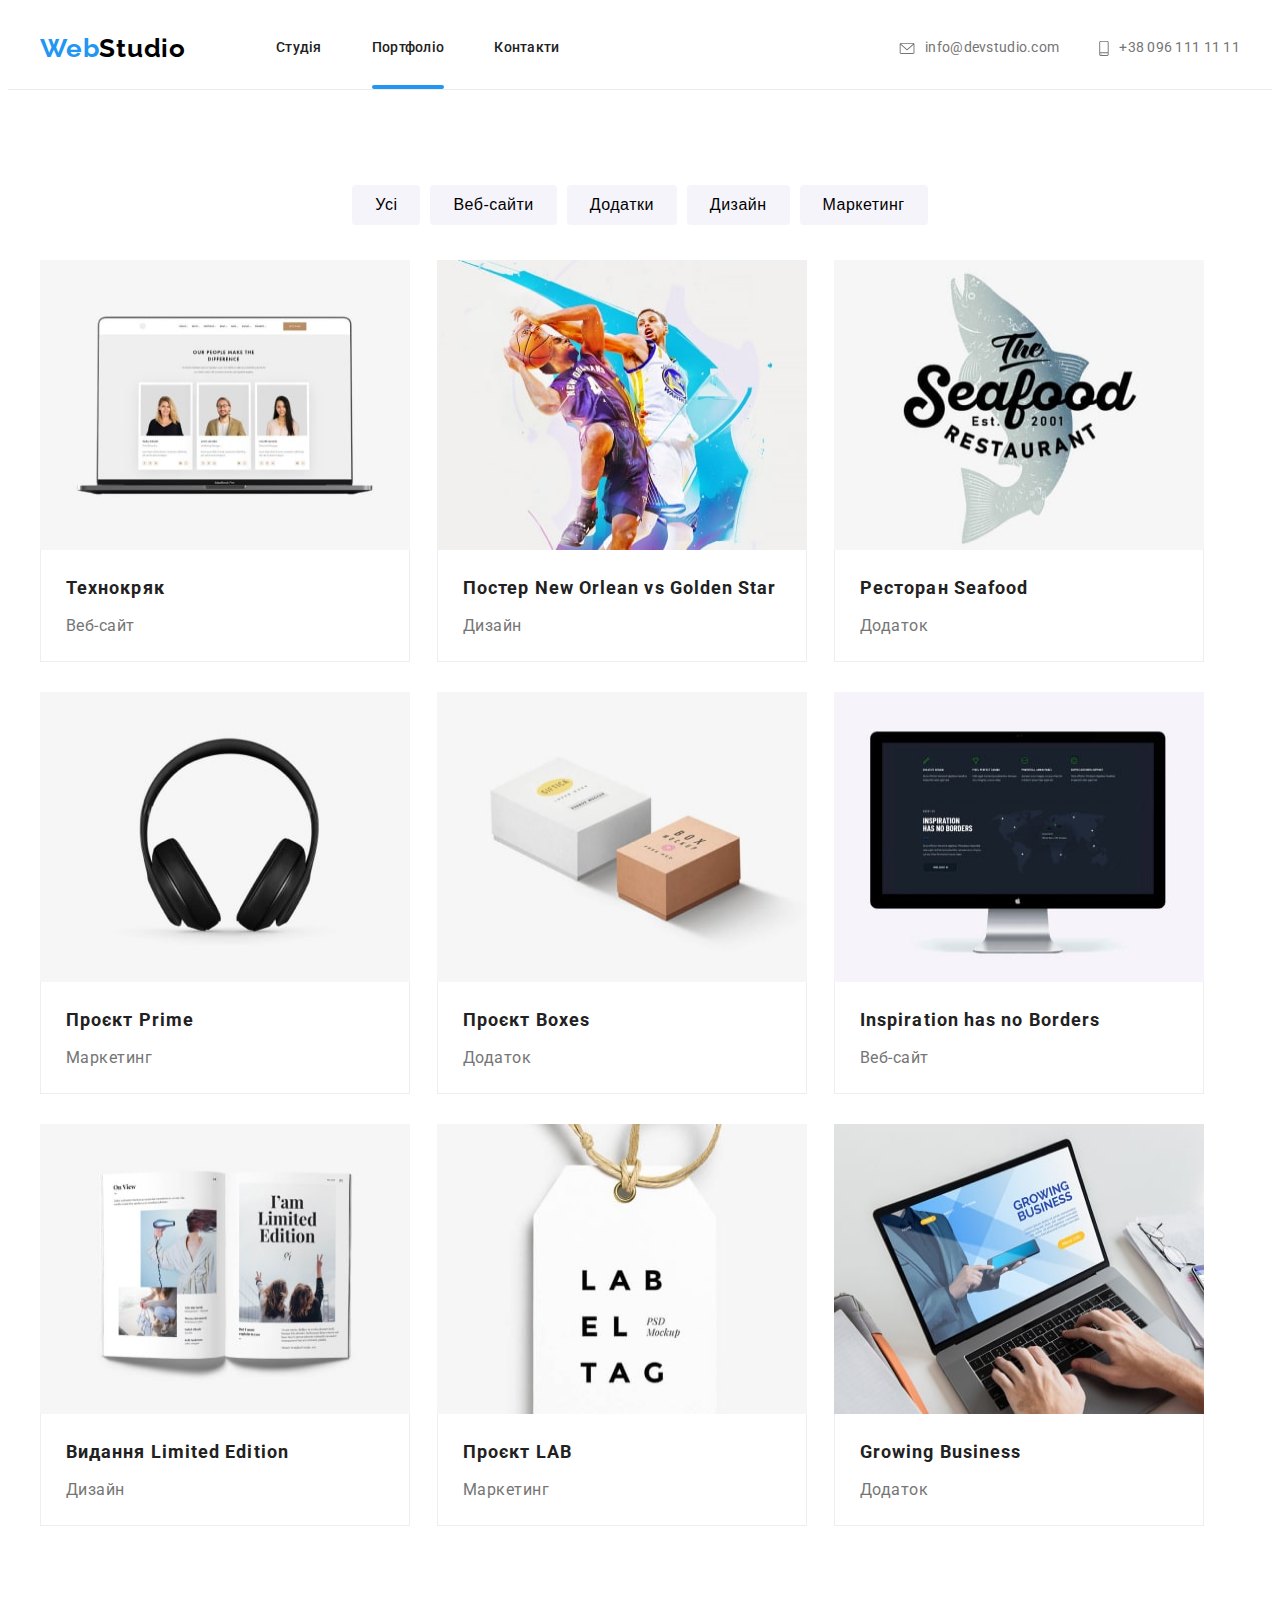
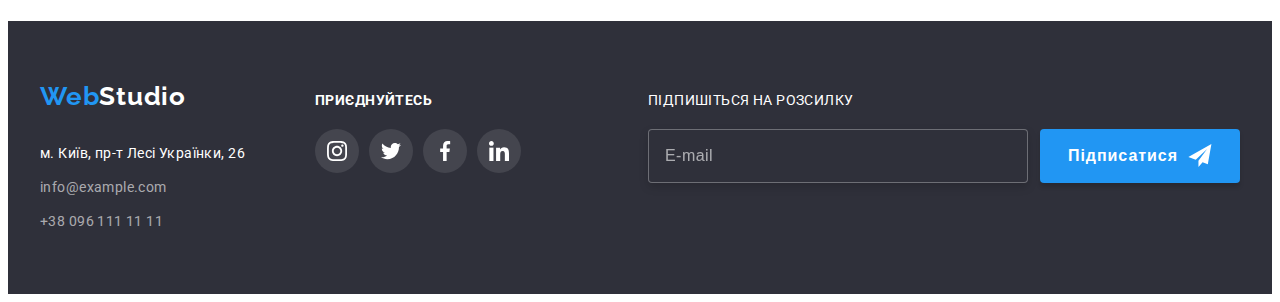
==== commit a8b23ff5: "homework-7.4." ====
--- a/portfolio.html
+++ b/portfolio.html
@@ -10,109 +10,109 @@
 <link href="https://fonts.googleapis.com/css2?family=Raleway:wght@700&family=Roboto:wght@400;500;700;900&display=swap" rel="stylesheet">
 <link rel="stylesheet" href="https://cdnjs.cloudflare.com/ajax/libs/modern-normalize/1.1.0/modern-normalize.min.css" integrity="sha512-wpPYUAdjBVSE4KJnH1VR1HeZfpl1ub8YT/NKx4PuQ5NmX2tKuGu6U/JRp5y+Y8XG2tV+wKQpNHVUX03MfMFn9Q==" crossorigin="anonymous" referrerpolicy="no-referrer" />
 <!-- <link rel="stylesheet" href="./css.portfolio/style.css"> -->
-<link rel="stylesheet" href="./css.portfolio/portfolio.min.css">
+<link rel="stylesheet" href="./css/portfolio.min.css">
 </head>
 <body>
     <header class="header">
-        <div class="container main-nav">
-        <a href="./portfolio.html" class="header-logo link"><span>Web</span>Studio</a>
-<nav class="header-nav">
-    <ul class="header-list list">
-        <li class="nav-item"><a href="../index.html" target="_self" class="header-link link">Студія</a> </li>
-        <li class="nav-item"><a href="./portfolio.html" target="_self" class="header-link link active">Портфоліо</a></li>
-        <li class="nav-item"><a href="" class="header-link link">Контакти</a></li>
+        <div class="container header__container">
+        <a href="./portfolio.html" class="header__logo link"><span>Web</span>Studio</a>
+<nav class="header__nav">
+    <ul class="header__list list">
+        <li class="header__item"><a href="../index.html" target="_self" class="header__link link">Студія</a> </li>
+        <li class="header__item"><a href="./portfolio.html" target="_self" class="header__link link header__active">Портфоліо</a></li>
+        <li class="header__item"><a href="" class="header__link link">Контакти</a></li>
     </ul>
 </nav>
-    <ul class="header-contact list">
-        <li class="nav-item"><a href="mailto:info@devstudio.com" target="_blank" rel="noopener noreferrer nofollow" class="header-contacts link"><svg width="16" height="12" class="icon-envelope"><use href="./img/icons.svg#icon-envelope-hover"></use></svg>info@devstudio.com</a></li>
-        <li class="nav-item"><a href="tel:+380961111111" class="header-contacts link"><svg width="10" height="16" class="icon-smartphone"><use href="./img/icons.svg#icon-smartphone"></use></svg>+38 096 111 11 11</a></li>
+    <ul class="header__contact list">
+        <li class="header__item"><a href="mailto:info@devstudio.com" target="_blank" rel="noopener noreferrer nofollow" class="header__contacts link"><svg width="16" height="12" class="header__icon__envelope"><use href="./img/icons.svg#icon-envelope-hover"></use></svg>info@devstudio.com</a></li>
+        <li class="header__item"><a href="tel:+380961111111" class="header__contacts link"><svg width="10" height="16" class="header__icon__smartphone"><use href="./img/icons.svg#icon-smartphone"></use></svg>+38 096 111 11 11</a></li>
     </ul>
        </div>
     </header>
 <main>
-    <section class="our-works">
-        <div class="container works-container">
+    <section class="works">
+        <div class="container works__container">
         <h1 class="visually-hidden">Наші направлення</h1>
-    <ul class="work-list list">
-    <li class="btn-works"><button type="button" class="our-btn btn">Усі</button></li> 
-    <li class="btn-works"><button type="button" class="our-btn btn">Веб-сайти</button></li> 
-    <li class="btn-works"><button type="button" class="our-btn btn">Додатки</button></li> 
-    <li class="btn-works"><button type="button" class="our-btn btn">Дизайн</button></li>  
-    <li class="btn-works"><button type="button" class="our-btn btn">Маркетинг</button></li>  
+    <ul class="work__list list">
+    <li class="works__btn"><button type="button" class="works__btn__item">Усі</button></li> 
+    <li class="works__btn"><button type="button" class="works__btn__item">Веб-сайти</button></li> 
+    <li class="works__btn"><button type="button" class="works__btn__item">Додатки</button></li> 
+    <li class="works__btn"><button type="button" class="works__btn__item">Дизайн</button></li>  
+    <li class="works__btn"><button type="button" class="works__btn__item">Маркетинг</button></li>  
     </ul>
     </section>
         </div>
 
     <section class="portfolio">
-    <div class="container portfolio-container">
+    <div class="container portfolio__container">
 
-<ul class="portfolio-list list">
-    <li class="portfolio-name">
-        <div class="img-thumb"><img class="overlay" src="img.portfolio/img1.jpg" alt="portfolio imege" width="370" height="290">
-            <p class="img-text">Ресурс пропонує комплексні пропозиції з різним рівнем функціоналу та сервісів. Все це дозволить відвідувачу отримати вичерпні відомості про компанію чи приватну особу.</p></div>
+<ul class="portfolio__list list">
+    <li class="portfolio__list__name">
+        <div class="portfolio__thumb"><img class="overlay" src="img.portfolio/img1.jpg" alt="portfolio imege" width="370" height="290">
+            <p class="portfolio__img__text">Ресурс пропонує комплексні пропозиції з різним рівнем функціоналу та сервісів. Все це дозволить відвідувачу отримати вичерпні відомості про компанію чи приватну особу.</p></div>
         
-        <div class="border"><h3 class="portfolio-title title">Технокряк</h3>
-        <p class="portfolio-items items">Веб-сайт</p></div>
+        <div class="border"><h3 class="portfolio__img__title title">Технокряк</h3>
+        <p class="portfolio__img__item items">Веб-сайт</p></div>
     </li>
-    <li class="portfolio-name">
-        <div class="img-thumb"><img src="img.portfolio/img2.jpg" alt="portfolio imege" width="370" height="290">
-            <p class="img-text">Ресурс пропонує комплексні пропозиції з різним рівнем функціоналу та сервісів. Все це дозволить відвідувачу отримати вичерпні відомості про компанію чи приватну особу.</p></div>
+    <li class="portfolio__list__name">
+        <div class="portfolio__thumb"><img src="img.portfolio/img2.jpg" alt="portfolio imege" width="370" height="290">
+            <p class="portfolio__img__text">Ресурс пропонує комплексні пропозиції з різним рівнем функціоналу та сервісів. Все це дозволить відвідувачу отримати вичерпні відомості про компанію чи приватну особу.</p></div>
         
-        <div class="border"><h3 class="portfolio-title title">Постер New Orlean vs Golden Star</h3>
-        <p class="portfolio-items items">Дизайн</p></div>
+        <div class="border"><h3 class="portfolio__img__title title">Постер New Orlean vs Golden Star</h3>
+        <p class="portfolio__img__item items">Дизайн</p></div>
     </li>
-    <li class="portfolio-name">
-        <div class="img-thumb"><img src="img.portfolio/img3.jpg" alt="portfolio imege" width="370" height="290">
-            <p class="img-text">Ресурс пропонує комплексні пропозиції з різним рівнем функціоналу та сервісів. Все це дозволить відвідувачу отримати вичерпні відомості про компанію чи приватну особу.</p></div>
+    <li class="portfolio__list__name">
+        <div class="portfolio__thumb"><img src="img.portfolio/img3.jpg" alt="portfolio imege" width="370" height="290">
+            <p class="portfolio__img__text">Ресурс пропонує комплексні пропозиції з різним рівнем функціоналу та сервісів. Все це дозволить відвідувачу отримати вичерпні відомості про компанію чи приватну особу.</p></div>
         
-        <div class="border"><h3 class="portfolio-title title">Ресторан Seafood</h3>
-        <p class="portfolio-items items">Додаток</p></div>
+        <div class="border"><h3 class="portfolio__img__title title">Ресторан Seafood</h3>
+        <p class="portfolio__img__item items">Додаток</p></div>
     </li>
 </ul>
- <ul class="portfolio-list list">
-            <li class="portfolio-name">
-                <div class="img-thumb"><img src="img.portfolio/img4.jpg" alt="portfolio imege" width="370" height="290">
-                    <p class="img-text">Ресурс пропонує комплексні пропозиції з різним рівнем функціоналу та сервісів. Все це дозволить відвідувачу отримати вичерпні відомості про компанію чи приватну особу.</p></div>
+ <ul class="portfolio__list list">
+            <li class="portfolio__list__name">
+                <div class="portfolio__thumb"><img src="img.portfolio/img4.jpg" alt="portfolio imege" width="370" height="290">
+                    <p class="portfolio__img__text">Ресурс пропонує комплексні пропозиції з різним рівнем функціоналу та сервісів. Все це дозволить відвідувачу отримати вичерпні відомості про компанію чи приватну особу.</p></div>
                 
-                <div class="border"><h3 class="portfolio-title title">Проєкт Prime</h3>
-                <p class="portfolio-items items">Маркетинг</p></div>
+                <div class="border"><h3 class="portfolio__img__title title">Проєкт Prime</h3>
+                <p class="portfolio__img__item items">Маркетинг</p></div>
             </li>
-            <li class="portfolio-name">
-                <div class="img-thumb"><img src="img.portfolio/img5.jpg" alt="portfolio imege" width="370" height="290">
-                    <p class="img-text">Ресурс пропонує комплексні пропозиції з різним рівнем функціоналу та сервісів. Все це дозволить відвідувачу отримати вичерпні відомості про компанію чи приватну особу.</p></div>
+            <li class="portfolio__list__name">
+                <div class="portfolio__thumb"><img src="img.portfolio/img5.jpg" alt="portfolio imege" width="370" height="290">
+                    <p class="portfolio__img__text">Ресурс пропонує комплексні пропозиції з різним рівнем функціоналу та сервісів. Все це дозволить відвідувачу отримати вичерпні відомості про компанію чи приватну особу.</p></div>
                 
-                <div class="border"><h3 class="portfolio-title title">Проєкт Boxes</h3>
-                <p class="portfolio-items items">Додаток</p></div>
+                <div class="border"><h3 class="portfolio__img__title title">Проєкт Boxes</h3>
+                <p class="portfolio__img__item items">Додаток</p></div>
             </li>
-            <li class="portfolio-name">
-                <div class="img-thumb"><img src="img.portfolio/img6.jpg" alt="portfolio imege" width="370" height="290">
-                    <p class="img-text">Ресурс пропонує комплексні пропозиції з різним рівнем функціоналу та сервісів. Все це дозволить відвідувачу отримати вичерпні відомості про компанію чи приватну особу.</p></div>
+            <li class="portfolio__list__name">
+                <div class="portfolio__thumb"><img src="img.portfolio/img6.jpg" alt="portfolio imege" width="370" height="290">
+                    <p class="portfolio__img__text">Ресурс пропонує комплексні пропозиції з різним рівнем функціоналу та сервісів. Все це дозволить відвідувачу отримати вичерпні відомості про компанію чи приватну особу.</p></div>
                 
-                <div class="border"><h3 class="portfolio-title title">Inspiration has no Borders</h3>
-                <p class="portfolio-items items">Веб-сайт</p></div>
+                <div class="border"><h3 class="portfolio__img__title title">Inspiration has no Borders</h3>
+                <p class="portfolio__img__item items">Веб-сайт</p></div>
             </li>
 </ul>
- <ul class="portfolio-list list">
-            <li class="portfolio-name">
-                <div class="img-thumb"><img src="img.portfolio/img7.jpg" alt="portfolio imege" width="370" height="290">
-                    <p class="img-text">Ресурс пропонує комплексні пропозиції з різним рівнем функціоналу та сервісів. Все це дозволить відвідувачу отримати вичерпні відомості про компанію чи приватну особу.</p></div>
+ <ul class="portfolio__list list">
+            <li class="portfolio__list__name">
+                <div class="portfolio__thumb"><img src="img.portfolio/img7.jpg" alt="portfolio imege" width="370" height="290">
+                    <p class="portfolio__img__text">Ресурс пропонує комплексні пропозиції з різним рівнем функціоналу та сервісів. Все це дозволить відвідувачу отримати вичерпні відомості про компанію чи приватну особу.</p></div>
                 
-                <div class="border"><h3 class="portfolio-title title">Видання Limited Edition</h2>
-                <p class="portfolio-items items">Дизайн</p></div>
+                <div class="border"><h3 class="portfolio__img__title title">Видання Limited Edition</h2>
+                <p class="portfolio__img__item items">Дизайн</p></div>
             </li>
-            <li class="portfolio-name">
-                <div class="img-thumb"><img src="img.portfolio/img8.jpg" alt="portfolio imege" width="370" height="290">
-                    <p class="img-text">Ресурс пропонує комплексні пропозиції з різним рівнем функціоналу та сервісів. Все це дозволить відвідувачу отримати вичерпні відомості про компанію чи приватну особу.</p></div>
+            <li class="portfolio__list__name">
+                <div class="portfolio__thumb"><img src="img.portfolio/img8.jpg" alt="portfolio imege" width="370" height="290">
+                    <p class="portfolio__img__text">Ресурс пропонує комплексні пропозиції з різним рівнем функціоналу та сервісів. Все це дозволить відвідувачу отримати вичерпні відомості про компанію чи приватну особу.</p></div>
                 
-                <div class="border"><h3 class="portfolio-title title">Проєкт LAB</h2>
-                <p class="portfolio-items items">Маркетинг</p></div>
+                <div class="border"><h3 class="portfolio__img__title title">Проєкт LAB</h2>
+                <p class="portfolio__img__item items">Маркетинг</p></div>
             </li>
-            <li class="portfolio-name">
-                <div class="img-thumb"><img src="img.portfolio/img9.jpg" alt="portfolio imege" width="370" height="290">
-                    <p class="img-text">Ресурс пропонує комплексні пропозиції з різним рівнем функціоналу та сервісів. Все це дозволить відвідувачу отримати вичерпні відомості про компанію чи приватну особу.</p></div>
+            <li class="portfolio__list__name">
+                <div class="portfolio__thumb"><img src="img.portfolio/img9.jpg" alt="portfolio imege" width="370" height="290">
+                    <p class="portfolio__img__text">Ресурс пропонує комплексні пропозиції з різним рівнем функціоналу та сервісів. Все це дозволить відвідувачу отримати вичерпні відомості про компанію чи приватну особу.</p></div>
                 
-                <div class="border"><h3 class="portfolio-title title">Growing Business</h2>
-                <p class="portfolio-items items">Додаток</p></div>
+                <div class="border"><h3 class="portfolio__img__title title">Growing Business</h2>
+                <p class="portfolio__img__item items">Додаток</p></div>
             </li>
  </ul>
 
@@ -121,36 +121,36 @@
 </main>
 
 <footer class="footer">
-    <div class="container footer-containner">
+    <div class="container footer__containner">
         
-        <address class="address">
-            <ul class="address-list list">
-                <li><a href="" class="footer-logo link"><span>Web</span>Studio</a></li>
-                <li class="footer-contact"><a href="https://goo.gl/maps/3XAyXu9jAVE562DP9" target="_blank" rel="noopener noreferrer nofolow" class="footer-item link  address-contact">м. Київ, пр-т Лесі Українки, 26</a></li>
-                <li class="footer-contact"><a href="mailto:info@example.com" class="footer-item link">info@example.com</a></li>
-                <li class="footer-contact"><a href="tel:+380961111111" class="footer-item link">+38 096 111 11 11</a></li>
+        <address class="footer__address">
+            <ul class="footer__list list">
+                <li><a href="" class="footer__address__logo link"><span>Web</span>Studio</a></li>
+                <li class="footer__address__contact"><a href="https://goo.gl/maps/3XAyXu9jAVE562DP9" target="_blank" rel="noopener noreferrer nofolow" class="footer__address__item link  footer__address__local">м. Київ, пр-т Лесі Українки, 26</a></li>
+                <li class="footer__address__contact"><a href="mailto:info@example.com" class="footer__address__item link">info@example.com</a></li>
+                <li class="footer__address__contact"><a href="tel:+380961111111" class="footer__address__item link">+38 096 111 11 11</a></li>
             </ul>
-            <ul class="footer-soc list">
-                <li><p class="footer-title title">приєднуйтесь</p></li>
+            <ul class="footer__soc list">
+                <li><p class="footer__soc__title title">приєднуйтесь</p></li>
                 
-                <li class="footer-soc-items"><a href="#" class="footer-soc-link link"> <svg width="20" height="20" class="footer-soc-icons">
+                <li class="footer__soc__items"><a href="#" class="footer__soc__link link"> <svg width="20" height="20" class="footer__soc__icons">
                     <use href="./img/icons.svg#icon-instagram"></use>
                 </svg></a></li>
-                <li class="footer-soc-items"><a href="#" class="footer-soc-link link"> <svg width="20" height="20" class="footer-soc-icons">
+                <li class="footer__soc__items"><a href="#" class="footer__soc__link link"> <svg width="20" height="20" class="footer__soc__icons">
                     <use href="./img/icons.svg#icon-twitter"></use>
                 </svg></a></li>
-                <li class="footer-soc-items"><a href="#" class="footer-soc-link link"> <svg width="20" height="20" class="footer-soc-icons">
+                <li class="footer__soc__items"><a href="#" class="footer__soc__link link"> <svg width="20" height="20" class="footer__soc__icons">
                     <use href="./img/icons.svg#icon-facebook"></use>
                 </svg></a></li>
-                <li class="footer-soc-items"><a href="#" class="footer-soc-link link"> <svg width="20" height="20" class="footer-soc-icons">
+                <li class="footer__soc__items"><a href="#" class="footer__soc__link link"> <svg width="20" height="20" class="footer__soc__icons">
                     <use href="./img/icons.svg#icon-linkedin"></use>
                 </svg></a></li>
             </ul>
         </address>
-        <fotm class="footer-form-join list">
-            <div class="footer-label"><label for="email" class="footer-form-text">Підпишіться на розсилку</label></div>
-            <div class="footer-input-btn"><input type="email" name="email" id="email" class="footer-form-input" placeholder="E-mail">
-            <button type="submit" class="footer-btn">Підписатися <svg width="24" height="24" class="icon-send"><use href="../portfolio/img/icons.svg#icon-send"></use></svg></button></div>
+        <fotm class="footer__form list">
+            <div class="footer__form__label"><label for="email" class="footer__form__text">Підпишіться на розсилку</label></div>
+            <div class="footer__form__input"><input type="email" name="email" id="email" class="footer__form__email" placeholder="E-mail">
+            <button type="submit" class="footer__form__btn">Підписатися <svg width="24" height="24" class="footer__icon__send"><use href="./img.portfolio/icons.svg#icon-send"></use></svg></button></div>
         </fotm>
     </div>
 </footer>
--- a/css/portfolio.min.css
+++ b/css/portfolio.min.css
@@ -0,0 +1 @@
+p,h1,h2,h3{margin:0}ul{margin:0;padding-left:0}.link{text-decoration:none}.list{list-style:none}img{display:block}body{font-family:"roboto","relewey",sans-serif;color:#212121;background-color:#fff}.visually-hidden{position:absolute;width:1px;height:1px;margin:-1px;border:0;padding:0;white-space:nowrap;overflow:hidden}:root{--accent-color: #2196F3}.container{width:1200px;padding:0 15px;margin-left:auto;margin-right:auto}.title{font-weight:700;font-size:18px;line-height:2;letter-spacing:.06em}.items{font-size:16px;line-height:1.88;letter-spacing:.03em;color:#757575}.header{background-color:#fff;border-bottom:1px solid #ececec}.header__container{display:flex;align-items:center}.header__logo{padding:25px 0;margin-right:90px;display:block;font-family:"Raleway";font-style:normal;font-weight:700;font-size:26px;line-height:1.19;letter-spacing:.03em;color:#000}.header__logo>span{color:#2196f3}.header__list{display:flex}.header__list .header__item:not(:last-child){margin-right:50px}.header__link:hover,.header__link:focus,.header__link:active{color:var(--accent-color)}.header__active:visited{color:var(--accent-color)}.header__active::after{position:absolute;left:0;bottom:0;content:"";display:block;height:4px;width:100%;background-color:var(--accent-color);border-radius:2px}.header__link{position:relative;display:block;padding-top:32px;padding-bottom:33px;transition-property:color;transition-duration:250ms;transition-timing-function:linear;font-style:normal;font-weight:500;font-size:14px;line-height:1.14;letter-spacing:.02em;color:#212121}.header__contact{margin-left:auto;display:flex}.header__contacts{display:flex;align-items:center;padding-top:30px;padding-bottom:30px;font-size:14px;line-height:1.14;letter-spacing:.02em;color:#757575;transition-property:color;transition-duration:250ms;transition-timing-function:linear}.header__contact .header__item:not(:last-child){margin-right:40px}.header__contacts:hover,.header__contacts:focus{color:#2196f3}.header__icon__envelope{margin-right:10px;fill:currentColor}.header__icon__envelope:hover,.header__icon__envelope:focus{fill:currentColor}.header__icon__smartphone{margin-right:10px;fill:currentColor}.header__icon__smartphone:hover,.header__icon__smartphone:focus{fill:currentColor}.works__container{margin-top:95px}.work__list{display:flex;justify-content:center}.work__list .works__btn:not(:last-child){margin-right:10px}.works__btn__item{display:inline-block;padding:6px 22px;text-align:center;cursor:pointer;border:1px solid rgba(0,0,0,0);background:#f5f4fa;border-radius:4px;font-weight:500;font-size:16px;line-height:1.62;letter-spacing:.03em;transition-property:background-color,color,box-shadow,border-radius;transition-duration:250ms;transition-timing-function:linear}.works__btn__item:hover,.works__btn__item:focus{background-color:#2196f3;color:#fff;box-shadow:0px 3px 1px rgba(0,0,0,.1),0px 1px 2px rgba(0,0,0,.08),0px 2px 2px rgba(0,0,0,.12);border-radius:4px}.portfolio__container{padding-top:35px;padding-bottom:95px}.portfolio__list{display:flex;flex-wrap:wrap}.portfolio__list .portfolio__list__name:not(:last-child){margin-right:27px}.portfolio__list:not(:last-child){margin-bottom:30px}.portfolio__list__name{background-color:#fff;transition-property:border,box-shadow;transition-duration:250ms;transition-timing-function:linear}.portfolio__list__name>.border{padding-top:20px;border-bottom:1px solid #eee;border-left:1px solid #eee;border-right:1px solid #eee}.portfolio__list__name:hover,.portfolio__list__name:focus{border:1px solid #eee;box-shadow:0px 1px 1px rgba(0,0,0,.12),0px 4px 4px rgba(0,0,0,.06),1px 4px 6px rgba(0,0,0,.16)}.portfolio__thumb{position:relative;overflow:hidden}.portfolio__img__text{position:absolute;top:0;height:100%;width:100%;font-weight:400;font-size:18px;line-height:1.56;letter-spacing:.03em;color:#fff;background-color:rgba(33,150,243,.9);padding:63px 24px;transform:translateY(100%);transition-property:transform;transition-duration:250ms;transition-timing-function:linear}.portfolio__thumb:hover .portfolio__img__text{transform:translateY(0%)}.portfolio__img__title{display:flex;margin-left:25px;margin-right:auto;margin-bottom:5px}.portfolio__img__item{display:flex;margin-left:25px;margin-right:auto;margin-bottom:20px}.footer{background-color:#2f303a}.footer__containner{padding-top:60px;padding-bottom:60px;display:flex;align-items:baseline}.footer__address{display:flex;align-items:baseline}.footer__list{margin-right:70px}.footer__address__logo{display:block;margin-bottom:30px;font-family:"Raleway";font-style:normal;font-weight:700;font-size:26px;line-height:1.19;letter-spacing:.03em;color:#fff}.footer__address__logo>span{color:#2196f3}.footer__address__contact:not(:last-child){margin-bottom:10px}.footer__address__item{font-style:normal;font-size:14px;line-height:1.71;letter-spacing:.03em;color:rgba(255,255,255,.6)}.footer__address__local{color:#fff}.footer__soc{display:flex;flex-wrap:wrap;max-width:206px}.footer__soc__title{min-width:206px;margin-bottom:20px;font-style:normal;font-size:14px;line-height:1.14;letter-spacing:.03em;text-transform:uppercase;color:#fff}.footer__soc__items{text-align:center;width:44px;height:44px}.footer__soc__items:not(:last-child){margin-right:10px}.footer__soc__link{width:100%;height:100%;display:flex;justify-content:center;align-items:center;border-radius:50%;background-color:rgba(255,255,255,.1);color:#fff;transition-property:background-color;transition-duration:250ms;transition-timing-function:linear}.footer__soc__link:hover{background-color:#2196f3}.footer__soc__icons{fill:currentColor}.footer__form{margin-left:auto;margin-right:0}.footer__form__label{margin-bottom:20px}.footer__form__input{display:flex}.footer__form__text{font-size:14px;line-height:16px;letter-spacing:.03em;text-transform:uppercase;color:#fff}.footer__form__email{width:360px;height:50px;border:1px solid rgba(255,255,255,.3);filter:drop-shadow(0px 4px 4px rgba(0, 0, 0, 0.15));border-radius:4px;background-color:#2f303a;padding-left:16px;color:#fff;margin-right:12px;transition-property:border-color;transition-duration:250ms;transition-timing-function:linear}.footer__form__email:hover,.footer__form__email:focus{outline:rgba(0,0,0,0);border-color:var(--accent-color)}.footer__form__email::-moz-placeholder{font-weight:400;font-size:16px;line-height:1.25;display:flex;align-items:center;letter-spacing:.03em;color:rgba(255,255,255,.6)}.footer__form__email:-ms-input-placeholder{font-weight:400;font-size:16px;line-height:1.25;display:flex;align-items:center;letter-spacing:.03em;color:rgba(255,255,255,.6)}.footer__form__email::placeholder{font-weight:400;font-size:16px;line-height:1.25;display:flex;align-items:center;letter-spacing:.03em;color:rgba(255,255,255,.6)}.footer__form__btn{padding:10px 28px 10px 28px;background-color:var(--accent-color);box-shadow:0px 4px 4px rgba(0,0,0,.15);border-radius:4px;border:rgba(0,0,0,0);cursor:pointer;font-weight:700;font-size:16px;line-height:1.88;display:flex;align-items:center;text-align:center;letter-spacing:.06em;color:#fff}.footer__icon__send{margin-left:10px;height:24px;width:24px;fill:#fff}/*# sourceMappingURL=portfolio.min.css.map */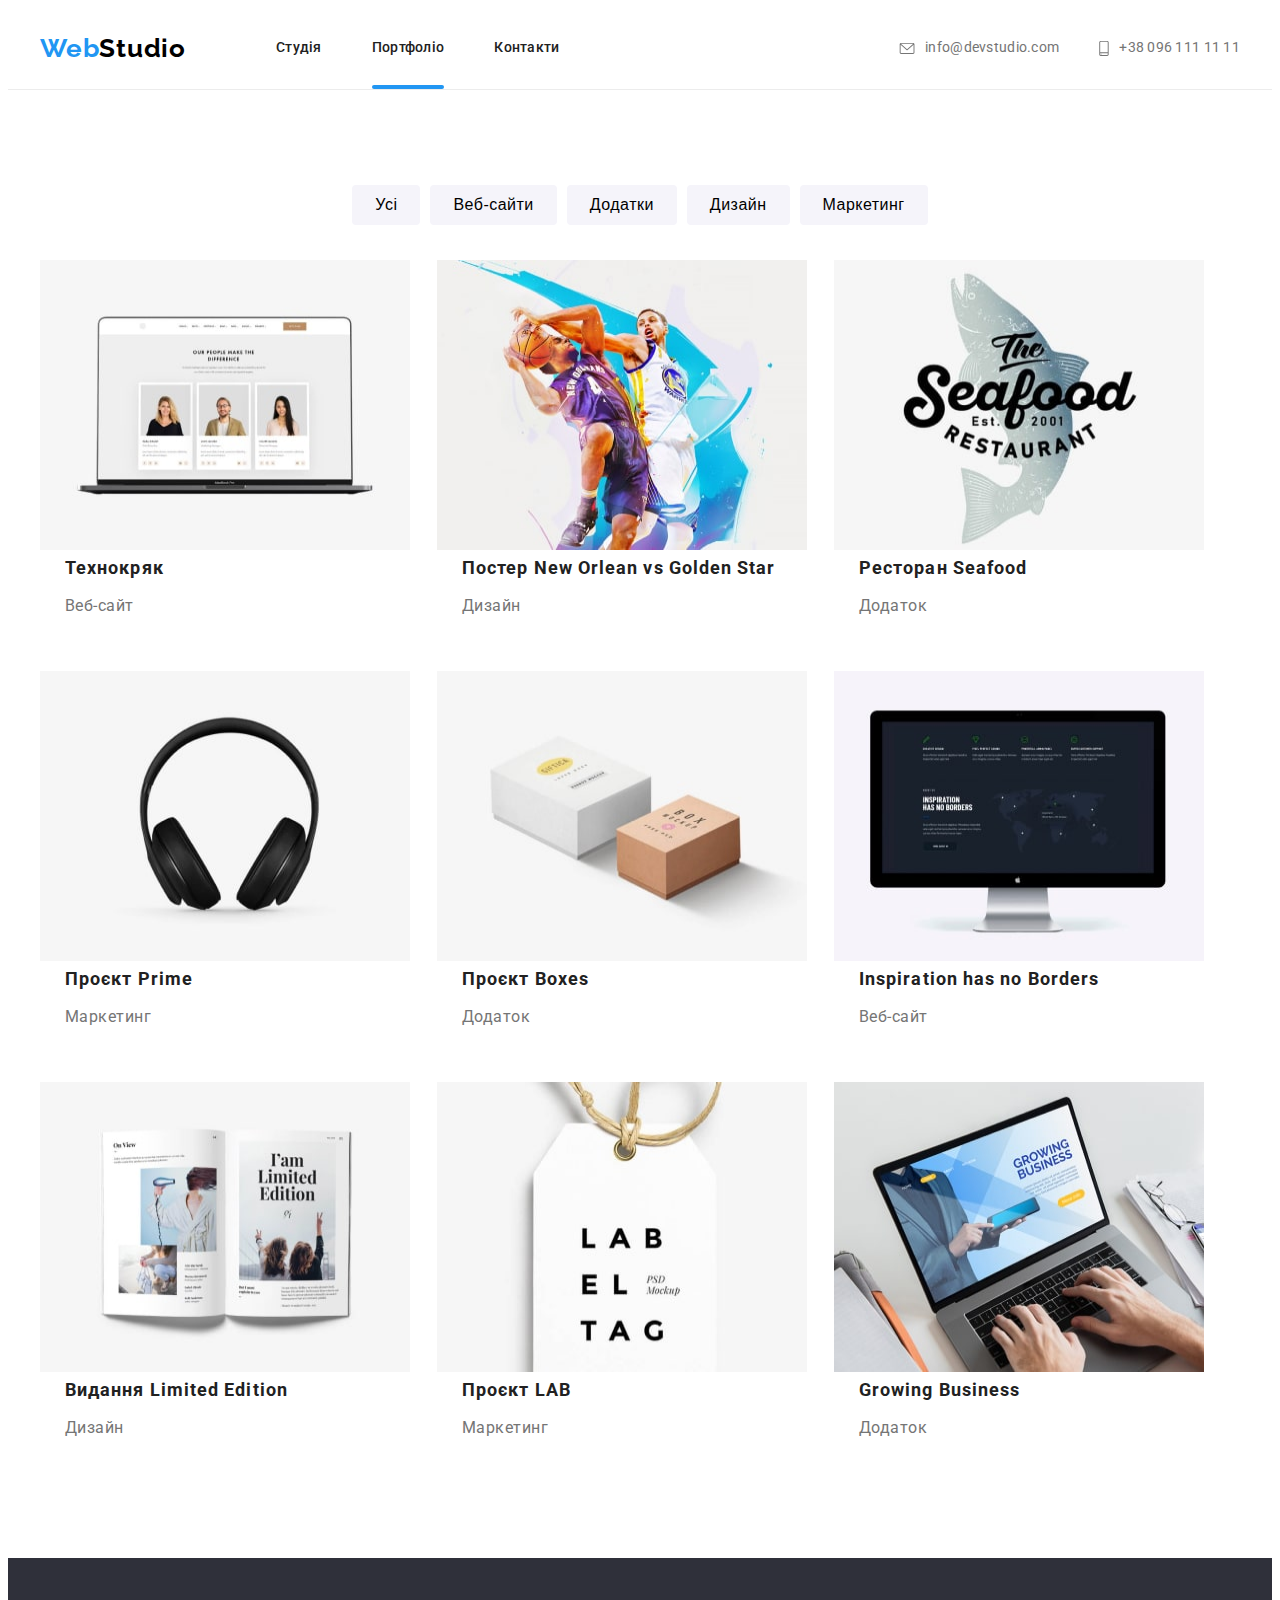
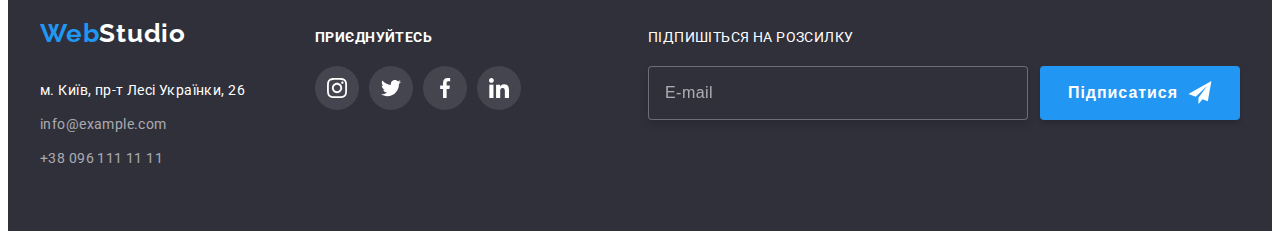
==== commit 7816713a: "homework-7.5." ====
--- a/portfolio.html
+++ b/portfolio.html
@@ -51,21 +51,21 @@
         <div class="portfolio__thumb"><img class="overlay" src="img.portfolio/img1.jpg" alt="portfolio imege" width="370" height="290">
             <p class="portfolio__img__text">Ресурс пропонує комплексні пропозиції з різним рівнем функціоналу та сервісів. Все це дозволить відвідувачу отримати вичерпні відомості про компанію чи приватну особу.</p></div>
         
-        <div class="border"><h3 class="portfolio__img__title title">Технокряк</h3>
+        <div class="portfolio__border"><h3 class="portfolio__img__title title">Технокряк</h3>
         <p class="portfolio__img__item items">Веб-сайт</p></div>
     </li>
     <li class="portfolio__list__name">
         <div class="portfolio__thumb"><img src="img.portfolio/img2.jpg" alt="portfolio imege" width="370" height="290">
             <p class="portfolio__img__text">Ресурс пропонує комплексні пропозиції з різним рівнем функціоналу та сервісів. Все це дозволить відвідувачу отримати вичерпні відомості про компанію чи приватну особу.</p></div>
         
-        <div class="border"><h3 class="portfolio__img__title title">Постер New Orlean vs Golden Star</h3>
+        <div class="portfolio__border"><h3 class="portfolio__img__title title">Постер New Orlean vs Golden Star</h3>
         <p class="portfolio__img__item items">Дизайн</p></div>
     </li>
     <li class="portfolio__list__name">
         <div class="portfolio__thumb"><img src="img.portfolio/img3.jpg" alt="portfolio imege" width="370" height="290">
             <p class="portfolio__img__text">Ресурс пропонує комплексні пропозиції з різним рівнем функціоналу та сервісів. Все це дозволить відвідувачу отримати вичерпні відомості про компанію чи приватну особу.</p></div>
         
-        <div class="border"><h3 class="portfolio__img__title title">Ресторан Seafood</h3>
+        <div class="portfolio__border"><h3 class="portfolio__img__title title">Ресторан Seafood</h3>
         <p class="portfolio__img__item items">Додаток</p></div>
     </li>
 </ul>
@@ -74,21 +74,21 @@
                 <div class="portfolio__thumb"><img src="img.portfolio/img4.jpg" alt="portfolio imege" width="370" height="290">
                     <p class="portfolio__img__text">Ресурс пропонує комплексні пропозиції з різним рівнем функціоналу та сервісів. Все це дозволить відвідувачу отримати вичерпні відомості про компанію чи приватну особу.</p></div>
                 
-                <div class="border"><h3 class="portfolio__img__title title">Проєкт Prime</h3>
+                <div class="portfolio__border"><h3 class="portfolio__img__title title">Проєкт Prime</h3>
                 <p class="portfolio__img__item items">Маркетинг</p></div>
             </li>
             <li class="portfolio__list__name">
                 <div class="portfolio__thumb"><img src="img.portfolio/img5.jpg" alt="portfolio imege" width="370" height="290">
                     <p class="portfolio__img__text">Ресурс пропонує комплексні пропозиції з різним рівнем функціоналу та сервісів. Все це дозволить відвідувачу отримати вичерпні відомості про компанію чи приватну особу.</p></div>
                 
-                <div class="border"><h3 class="portfolio__img__title title">Проєкт Boxes</h3>
+                <div class="portfolio__border"><h3 class="portfolio__img__title title">Проєкт Boxes</h3>
                 <p class="portfolio__img__item items">Додаток</p></div>
             </li>
             <li class="portfolio__list__name">
                 <div class="portfolio__thumb"><img src="img.portfolio/img6.jpg" alt="portfolio imege" width="370" height="290">
                     <p class="portfolio__img__text">Ресурс пропонує комплексні пропозиції з різним рівнем функціоналу та сервісів. Все це дозволить відвідувачу отримати вичерпні відомості про компанію чи приватну особу.</p></div>
                 
-                <div class="border"><h3 class="portfolio__img__title title">Inspiration has no Borders</h3>
+                <div class="portfolio__border"><h3 class="portfolio__img__title title">Inspiration has no Borders</h3>
                 <p class="portfolio__img__item items">Веб-сайт</p></div>
             </li>
 </ul>
@@ -97,21 +97,21 @@
                 <div class="portfolio__thumb"><img src="img.portfolio/img7.jpg" alt="portfolio imege" width="370" height="290">
                     <p class="portfolio__img__text">Ресурс пропонує комплексні пропозиції з різним рівнем функціоналу та сервісів. Все це дозволить відвідувачу отримати вичерпні відомості про компанію чи приватну особу.</p></div>
                 
-                <div class="border"><h3 class="portfolio__img__title title">Видання Limited Edition</h2>
+                <div class="portfolio__border"><h3 class="portfolio__img__title title">Видання Limited Edition</h2>
                 <p class="portfolio__img__item items">Дизайн</p></div>
             </li>
             <li class="portfolio__list__name">
                 <div class="portfolio__thumb"><img src="img.portfolio/img8.jpg" alt="portfolio imege" width="370" height="290">
                     <p class="portfolio__img__text">Ресурс пропонує комплексні пропозиції з різним рівнем функціоналу та сервісів. Все це дозволить відвідувачу отримати вичерпні відомості про компанію чи приватну особу.</p></div>
                 
-                <div class="border"><h3 class="portfolio__img__title title">Проєкт LAB</h2>
+                <div class="portfolio__border"><h3 class="portfolio__img__title title">Проєкт LAB</h2>
                 <p class="portfolio__img__item items">Маркетинг</p></div>
             </li>
             <li class="portfolio__list__name">
                 <div class="portfolio__thumb"><img src="img.portfolio/img9.jpg" alt="portfolio imege" width="370" height="290">
                     <p class="portfolio__img__text">Ресурс пропонує комплексні пропозиції з різним рівнем функціоналу та сервісів. Все це дозволить відвідувачу отримати вичерпні відомості про компанію чи приватну особу.</p></div>
                 
-                <div class="border"><h3 class="portfolio__img__title title">Growing Business</h2>
+                <div class="portfolio__border"><h3 class="portfolio__img__title title">Growing Business</h2>
                 <p class="portfolio__img__item items">Додаток</p></div>
             </li>
  </ul>
